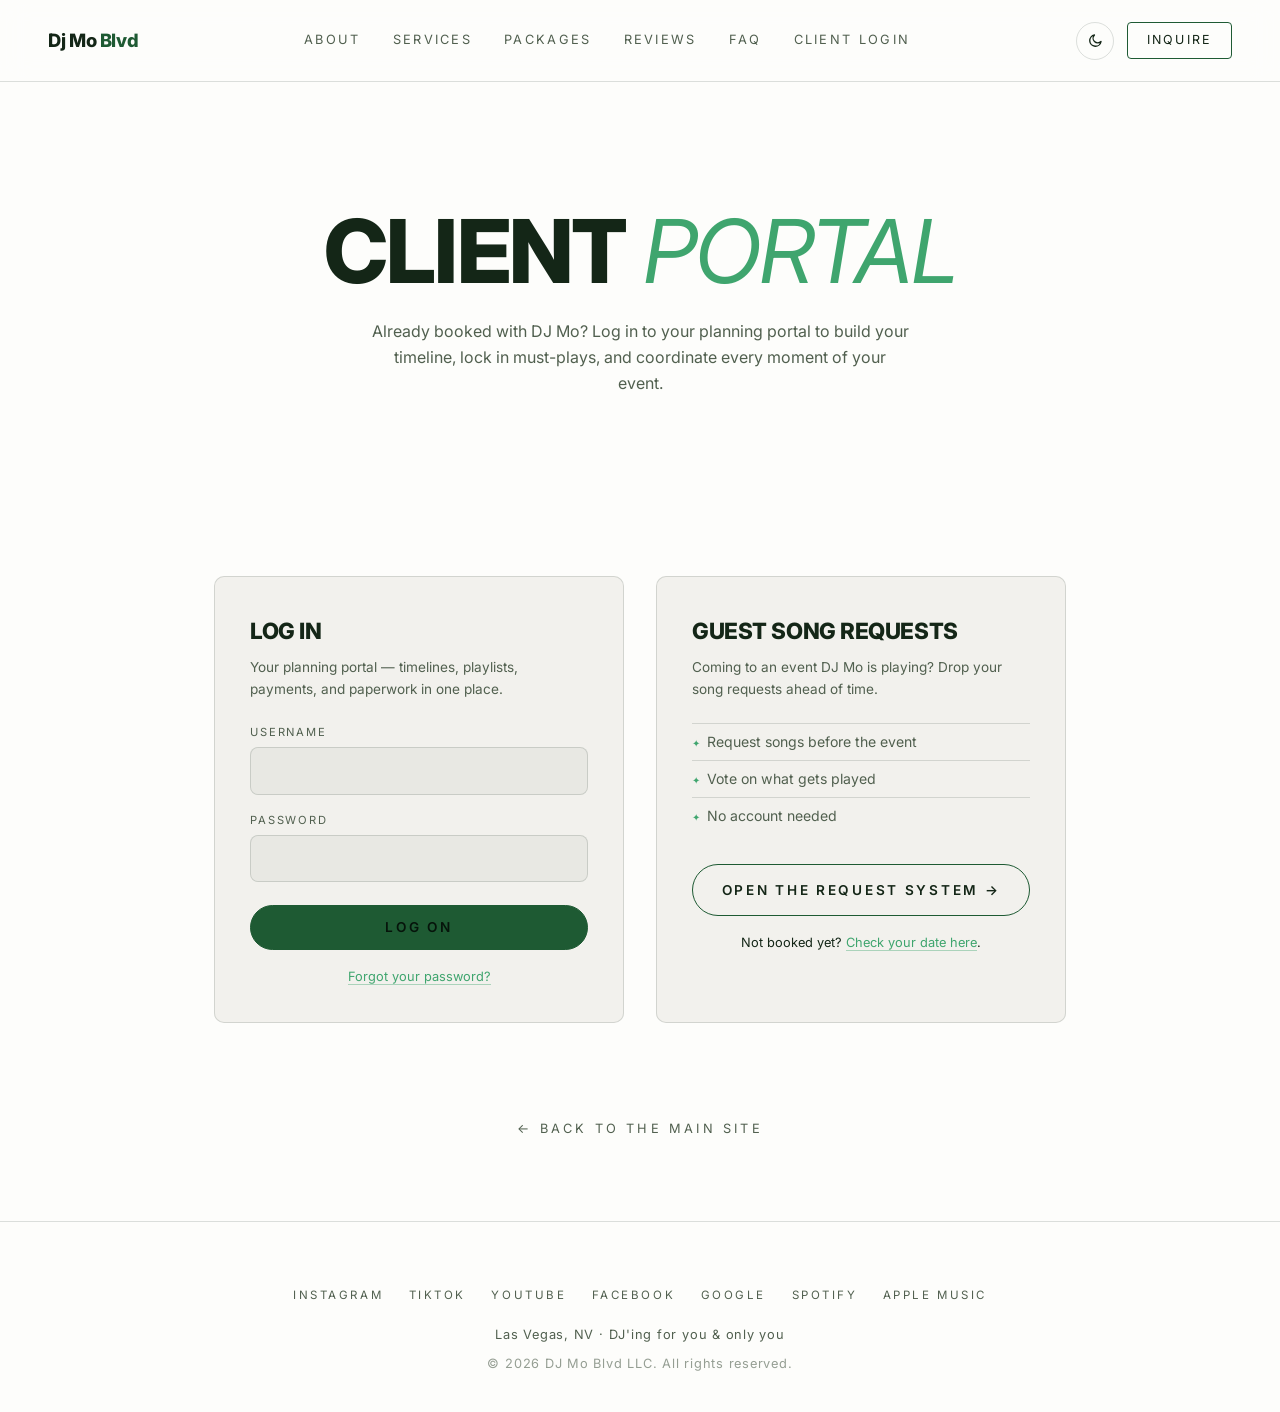
==== clients.html @ 2839a1f2 "Update site from editor" ====
<!DOCTYPE html>
<html lang="en">
<head>
<meta charset="UTF-8">
<meta name="viewport" content="width=device-width, initial-scale=1.0">
<title>Client Portal & Song Requests | DJ Mo Blvd Las Vegas</title>
<meta name="description" content="DJ Mo Blvd client portal — log in to plan your Las Vegas event timeline and playlist, or send song requests as a guest.">
<link rel="preconnect" href="https://fonts.googleapis.com">
<link rel="preconnect" href="https://fonts.gstatic.com" crossorigin>
<link href="https://fonts.googleapis.com/css2?family=Fraunces:ital,opsz,wght@0,9..144,400..900;1,9..144,300..700&family=Inter:wght@400;500;600&display=swap" rel="stylesheet">
<link rel="canonical" href="https://djmoblvd.com/clients.html">
<meta property="og:type" content="website">
<meta property="og:site_name" content="DJ Mo Blvd">
<meta property="og:title" content="Client Portal & Song Requests | DJ Mo Blvd Las Vegas">
<meta property="og:description" content="DJ Mo Blvd client portal — log in to plan your Las Vegas event timeline and playlist, or send song requests as a guest.">
<meta property="og:url" content="https://djmoblvd.com/clients.html">
<meta property="og:image" content="https://djmoblvd.com/assets/og-image.jpg">
<meta property="og:image:width" content="1200">
<meta property="og:image:height" content="630">
<meta name="twitter:card" content="summary_large_image">
<meta name="twitter:title" content="Client Portal & Song Requests | DJ Mo Blvd Las Vegas">
<meta name="twitter:description" content="DJ Mo Blvd client portal — log in to plan your Las Vegas event timeline and playlist, or send song requests as a guest.">
<meta name="twitter:image" content="https://djmoblvd.com/assets/og-image.jpg">
<meta name="geo.region" content="US-NV">
<meta name="geo.placename" content="Las Vegas">
<meta name="theme-color" content="#006747">
<link rel="stylesheet" href="css/style.css?v=1787156484">
<link rel="icon" type="image/png" href="assets/img/djmologo.png">
<style>
  .portal-hero{min-height:var(--hd-h-clients,100svh);display:flex;flex-direction:column;justify-content:center;align-items:center;padding:6rem var(--section-x) 2rem;text-align:center}
  .portal-hero>*{position:relative;top:calc(var(--hd-shift-clients,0px) * -1);max-width:var(--hd-w-clients,100%)}
  .portal-hero h1{font-family:var(--font-d);font-weight:400;text-transform:uppercase;font-size:clamp(2.6rem,8vw,5.5rem);line-height:1}
  .portal-hero h1 em{font-style:italic;font-weight:400;color:var(--accent-2)}
  .portal-hero p{max-width:54ch;margin:1.4rem auto 0;color:var(--ink-dim)}
  .portal-grid{display:grid;grid-template-columns:repeat(2,minmax(0,1fr));gap:clamp(1rem,2.5vw,2rem);max-width:980px;margin:0 auto;padding:calc(var(--section-y)*0.4) var(--section-x) var(--section-y)}
  @media (max-width:760px){.portal-grid{grid-template-columns:1fr}}
  .portal-card{background:var(--bg-2);border:1px solid var(--line);border-radius:10px;padding:clamp(1.5rem,3vw,2.2rem)}
  .portal-card h2{font-family:var(--font-d);font-weight:400;font-size:1.4rem;text-transform:uppercase;margin-bottom:.4rem}
  .portal-card .sub{font-size:.85rem;color:var(--ink-dim);margin-bottom:1.4rem}
  .portal-card label{display:block;font-size:.7rem;letter-spacing:.16em;text-transform:uppercase;color:var(--ink-dim);margin:1rem 0 .35rem}
  .portal-card input[type=text],.portal-card input[type=password]{
    width:100%;background:color-mix(in srgb, var(--ink) 4%, transparent);border:1px solid var(--line);border-radius:8px;
    color:var(--ink);padding:.8em 1em;font-family:var(--font-b);font-size:1rem;
  }
  .portal-card input:focus{outline:none;border-color:var(--accent)}
  .portal-btn{
    display:inline-block;width:100%;text-align:center;margin-top:1.4rem;cursor:pointer;
    font-family:var(--font-b);font-size:.85rem;letter-spacing:.2em;text-transform:uppercase;
    border:1px solid var(--accent);background:var(--accent);color:#06140b;font-weight:600;
    border-radius:99px;padding:1em 0;transition:box-shadow .3s,background .3s;
  }
  .portal-btn:hover{box-shadow:0 0 30px color-mix(in srgb, var(--accent) 45%, transparent)}
  .portal-btn.ghost{background:none;color:var(--ink)}
  .portal-fine{margin-top:1rem;text-align:center;font-size:.8rem}
  .portal-fine a{color:var(--accent-2);border-bottom:1px solid color-mix(in srgb, var(--accent-2) 40%, transparent)}
  .portal-list{list-style:none;margin:0 0 .5rem}
  .portal-list li{font-size:.88rem;color:var(--ink-dim);padding:.45em 0;border-top:1px solid var(--line)}
  .portal-list li::before{content:"✦";color:var(--accent-2);margin-right:.7em;font-size:.7em}
  .back-row{text-align:center;padding:0 0 5rem}
  .back-row a{font-size:.8rem;letter-spacing:.25em;text-transform:uppercase;color:var(--ink-dim)}
  .back-row a:hover{color:var(--accent-2)}
</style>
</head>
<body>

<nav class="nav solid" id="nav">
  <a href="index.html" class="nav-brand" data-cfg-html="brand">DJ&nbsp;MO&nbsp;<em>BLVD</em></a>
  <div class="nav-links">
    <a href="index.html#about">About</a>
    <a href="index.html#services">Services</a>
    <a href="packages.html">Packages</a>
    <a href="clients.html" style="color:var(--accent-2)">Client Login</a>
  </div>
  <div class="nav-right">
    <button class="mode-toggle" aria-label="Toggle day/night mode"></button>
    <a href="index.html#inquire" class="nav-cta" data-cfg="navInquire">Inquire</a>
    <button class="nav-burger" aria-label="Menu"><span></span><span></span><span></span></button>
  </div>
</nav>
<div class="mobile-menu" id="mobileMenu">
  <a href="index.html#about">About</a>
  <a href="index.html#services">Services</a>
  <a href="index.html#reel">Reel</a>
  <a href="packages.html">Packages</a>
  <a href="index.html#reviews">Reviews</a>
  <a href="faq.html">FAQ</a>
  <a href="clients.html">Client Login</a>
  <a href="index.html#inquire">Inquire</a>
</div>

<main>
  <header class="portal-hero">
    <h1 data-cfg-html="portalTitle">Client <em>portal</em></h1>
    <p data-cfg="portalBody">Already booked with DJ Mo? Log in to your planning portal to build your timeline, lock in must-plays, and coordinate every moment of your event.</p>
  </header>

  <div class="portal-grid">
    <!-- ── DJ Event Planner client login (static embed) ── -->
    <section class="portal-card">
      <h2 data-cfg="portalLoginTitle">Log in</h2>
      <p class="sub" data-cfg="portalLoginSub">Your planning portal — timelines, playlists, payments, and paperwork in one place.</p>
      <form method="post" action="https://blvddjs.djmoblvd.com/clientlogon.asp?djidnumber=25786">
        <label for="cl-user">Username</label>
        <input type="text" id="cl-user" name="username" autocomplete="username" autocapitalize="none">
        <label for="cl-pass">Password</label>
        <input type="password" id="cl-pass" name="password" autocomplete="current-password">
        <input type="submit" name="submit" value="Log On" class="portal-btn" data-cfg-val="portalLoginBtn">
      </form>
      <p class="portal-fine"><a href="https://blvddjs.djmoblvd.com/sendpassword.asp?typeoflogon=client" target="_blank" rel="noopener" data-cfg="portalForgot">Forgot your password?</a></p>
    </section>

    <!-- ── guest song requests ── -->
    <section class="portal-card">
      <h2 data-cfg="portalGuestTitle">Guest song requests</h2>
      <p class="sub" data-cfg="portalGuestSub">Coming to an event DJ Mo is playing? Drop your song requests ahead of time.</p>
      <ul class="portal-list">
        <li>Request songs before the event</li>
        <li>Vote on what gets played</li>
        <li>No account needed</li>
      </ul>
      <a class="portal-btn ghost" href="https://blvddjs.djmoblvd.com/requests.asp?djidnumber=25786" target="_blank" rel="noopener" data-cfg="portalGuestBtn">Open the request system →</a>
      <p class="portal-fine" data-cfg-html="portalNotBooked">Not booked yet? <a href="index.html#inquire">Check your date here</a>.</p>
    </section>
  </div>

  <div class="back-row"><a href="index.html" data-cfg="backToSite">← Back to the main site</a></div>
</main>

<footer class="footer">
    <div class="footer-socials"></div>
  <p data-cfg="footerLine">DJ Mo Blvd LLC · Las Vegas, NV</p>
  <p class="footer-fine" data-cfg="footerFine">© DJ Mo Blvd LLC. All rights reserved.</p>
</footer>

<script>window.__ASSET_V="1787156484"</script>
<script src="js/config.js?v=1787156484"></script>
<script>const yearEl = document.getElementById('year'); if (yearEl) yearEl.textContent = new Date().getFullYear();</script>
</body>
</html>
---- css/style.css ----
/* ════════════════════════════════════════════
   DJ MO BLVD — cinematic 3D scroll site
   ════════════════════════════════════════════ */
:root{
  --bg:#ffffff;
  --bg-2:#f4f5f2;
  --ink:#10241a;
  --ink-dim:#51635a;
  --accent:#006747;
  --accent-2:#0b7a4e;
  --line:rgba(16,36,26,.14);
  --on-accent:#ffffff;
  --section-y:clamp(5.1rem,11.5vh,8.5rem); /* vertical rhythm between sections (editable in admin) */
  --section-x:clamp(1.2rem,5vw,4.5rem);     /* horizontal page gutter */
  --font-d:'Fraunces',serif;
  --font-b:'Inter',sans-serif;
  --font-i:'Fraunces',serif;
}
*{margin:0;padding:0;box-sizing:border-box}
html{scroll-behavior:auto}
html.lenis,html.lenis body{height:auto}
.lenis.lenis-smooth{scroll-behavior:auto!important}
body{
  background:var(--bg);
  color:var(--ink);
  font-family:var(--font-b);
  font-weight:400;
  line-height:1.65;
  overflow-x:hidden;
  -webkit-font-smoothing:antialiased;
}
img{display:block;max-width:100%}
a{color:inherit;text-decoration:none}
::selection{background:var(--accent);color:#fff}

html.sans-display .hero-title,html.sans-display .section-title,html.sans-display .hero-end-text,
html.sans-display .cinema-caption p,html.sans-display .loader-logo,html.sans-display .nav-brand,
html.sans-display .footer-brand,html.sans-display .service-body h3,html.sans-display .pkg h3,
html.sans-display .pkg-price,html.sans-display .step h3,html.sans-display .venues-title,
html.sans-display .inquire-title,html.sans-display .djep-title,html.sans-display .cal-head h3,
html.sans-display .portal-card h2,html.sans-display .pkg-hero h1,html.sans-display .portal-hero h1,
html.sans-display .mobile-menu a,html.sans-display .stat strong,html.sans-display .menu-price{
  font-weight:800;font-variation-settings:normal;letter-spacing:-.02em;
}

/* display serif tuning */
.hero-title,.section-title,.hero-end-text,.cinema-caption p,.loader-logo,.nav-brand,.footer-brand,
.service-body h3,.pkg h3,.pkg-price,.step h3,.vibe-name,.venues-title,.inquire-title,.djep-title,
.cal-head h3,.portal-card h2,.pkg-hero h1,.portal-hero h1,.mobile-menu a,.stat strong,.menu-price{
  font-weight:600;font-variation-settings:"opsz" 144;
}

/* ── loader ── */
.loader{
  position:fixed;inset:0;z-index:300;background:var(--bg);
  display:flex;align-items:center;justify-content:center;
  transition:opacity .8s ease,visibility .8s;
}
.loader.done{opacity:0;visibility:hidden}
.loader-inner{text-align:center}
.loader-logo{
  font-family:var(--font-d);font-size:clamp(2.4rem,6vw,4rem);letter-spacing:.04em;
  margin-bottom:1.6rem;
}
.loader-logo span{color:var(--accent);margin-left:.35em}
.loader-bar{width:min(320px,60vw);height:1px;background:var(--line);margin:0 auto}
.loader-fill{height:100%;width:0%;background:linear-gradient(90deg,var(--accent),var(--accent-2))}
.loader-pct{margin-top:.8rem;font-size:.78rem;letter-spacing:.3em;color:var(--ink-dim)}

/* ── nav ── */
.nav{
  position:fixed;top:0;left:0;right:0;z-index:100;
  display:flex;align-items:center;justify-content:space-between;
  padding:calc(1.35rem + var(--nav-down,0px)) clamp(1.2rem,4vw,3rem) 1.35rem;
  transition:background .4s,backdrop-filter .4s,transform .45s ease;
}
.nav.solid{background:color-mix(in srgb, var(--bg) 78%, transparent);backdrop-filter:blur(14px);border-bottom:1px solid var(--line)}
.nav.hide{transform:translateY(-110%)}
.nav-brand{font-family:var(--font-d);font-size:1.15rem;letter-spacing:.06em}
.nav-brand em,.footer-brand em{font-style:normal;color:var(--accent)}
.nav-links{display:flex;gap:2rem}
.nav-links a{
  position:relative;font-size:.8rem;letter-spacing:.18em;text-transform:uppercase;color:var(--ink-dim);
  transition:color .3s;padding-bottom:.2em;
}
.nav-links a::after{
  content:"";position:absolute;left:0;bottom:0;height:1px;width:100%;
  background:var(--accent-2);transform:scaleX(0);transform-origin:right;
  transition:transform .35s cubic-bezier(.2,.7,.2,1);
}
.nav-links a:hover{color:var(--accent-2)}
.nav-links a:hover::after{transform:scaleX(1);transform-origin:left}
.nav-cta{
  font-size:.78rem;letter-spacing:.18em;text-transform:uppercase;
  border:1px solid var(--accent);color:var(--ink);
  padding:.6em 1.5em;border-radius:4px;
  transition:background .3s,color .3s,box-shadow .3s;
}
.nav-cta:hover{background:var(--accent);box-shadow:none}

/* ── cinema (scroll-scrub) sections ── */
.cinema{position:relative}
.cinema-hero{height:var(--hd-h-index,240vh)}
.cinema-mid{height:300vh}
.cinema-sticky{
  position:sticky;top:0;height:100vh;overflow:hidden;
  perspective:1000px;background:#0a0f0c; /* footage backing — stays dark in every theme */
}
.cinema-canvas{position:absolute;inset:0;width:100%;height:100%}
.cinema-vignette{
  position:absolute;inset:0;pointer-events:none;
  background:
    radial-gradient(ellipse at center,transparent 45%,rgba(4,5,9,.55) 100%),
    linear-gradient(180deg,rgba(4,5,9,.5) 0%,transparent 18%,transparent 78%,rgba(4,5,9,.7) 100%);
}

/* hero content */
.hero-content{
  position:absolute;inset:0;display:flex;flex-direction:column;
  align-items:flex-start;justify-content:flex-end;text-align:left;
  max-width:var(--hd-w-index,100%);
  padding:0 clamp(1.2rem,5vw,4.5rem) calc(clamp(5rem,13vh,9rem) + var(--hd-shift-index,0px));
  transform-style:preserve-3d;will-change:transform,opacity;
}
.hero-eyebrow{
  font-size:clamp(.62rem,1.1vw,.8rem);letter-spacing:.42em;text-transform:uppercase;
  color:var(--accent-2);margin-bottom:1.4rem;text-shadow:0 2px 18px rgba(0,0,0,.8);
}
.hero-title{
  font-family:var(--font-d);
  font-size:clamp(3.4rem,13vw,11.5rem);
  line-height:.95;letter-spacing:-.01em;
  text-shadow:0 8px 60px rgba(0,0,0,.55);
}
.hero-line{display:block;overflow:hidden}
.hero-line span{display:inline-block;transform:translateY(110%)}
.hero-line-2 span{
  font-style:italic;font-weight:400;color:var(--accent-2);
  letter-spacing:.02em;
}
.hero-tag{
  margin-top:1.4rem;max-width:34ch;font-family:var(--font-i);font-style:italic;
  font-size:clamp(1rem,2.2vw,1.5rem);color:var(--ink);
  opacity:0;text-shadow:0 2px 24px rgba(0,0,0,.9);
}
.hero-end{
  position:absolute;inset:0;display:flex;align-items:center;justify-content:center;
  opacity:0;pointer-events:none;
}
.hero-end-text{
  font-family:var(--font-d);font-size:clamp(2rem,6vw,5rem);text-align:center;
  text-shadow:0 6px 50px rgba(0,0,0,.7);line-height:1.05;
}
.hero-end-text em{
  font-style:italic;font-weight:400;display:block;color:var(--accent-2);
}
.scroll-cue{
  position:absolute;bottom:2.6rem;right:clamp(1.2rem,5vw,4.5rem);
  display:flex;flex-direction:column;align-items:center;gap:.7rem;
  font-size:.68rem;letter-spacing:.4em;text-transform:uppercase;color:var(--ink-dim);
}
.scroll-cue-line{width:1px;height:54px;background:linear-gradient(180deg,var(--accent-2),transparent);animation:cue 1.8s ease-in-out infinite}
@keyframes cue{0%{transform:scaleY(0);transform-origin:top}45%{transform:scaleY(1);transform-origin:top}55%{transform:scaleY(1);transform-origin:bottom}100%{transform:scaleY(0);transform-origin:bottom}}

/* cinema captions */
.cinema-caption{
  position:absolute;inset:0;display:flex;align-items:center;justify-content:center;
  opacity:0;will-change:transform,opacity;
}
.cinema-caption p{
  font-family:var(--font-d);font-size:clamp(2.4rem,8vw,7rem);
  text-shadow:0 8px 60px rgba(0,0,0,.75);text-align:center;padding:0 1rem;
}
.cinema-quote{
  position:absolute;inset:0;display:flex;align-items:center;justify-content:center;
  padding:0 clamp(1.5rem,8vw,10rem);text-align:center;
}
.cinema-quote p{
  font-family:var(--font-i);font-style:italic;
  font-size:clamp(1.5rem,4.2vw,3.4rem);line-height:1.35;
  text-shadow:0 4px 40px rgba(0,0,0,.85);
}
.qw{opacity:.12;display:inline-block;transition:none}

/* ── marquee ── */
.marquee{
  overflow:hidden;border-top:1px solid var(--line);border-bottom:1px solid var(--line);
  padding:1.1rem 0;background:var(--bg-2);
}
.marquee-track{display:flex;white-space:nowrap;width:max-content;animation:marquee 36s linear infinite}
.marquee-track span{
  font-family:var(--font-d);font-size:clamp(1.1rem,2.4vw,1.8rem);
  letter-spacing:.12em;text-transform:uppercase;color:var(--ink-dim);
}
@keyframes marquee{to{transform:translateX(-50%)}}

/* ── sections common ── */
section{position:relative}
.about,.services,.gallery,.packages,.reviews{padding:var(--section-y) var(--section-x)}
.section-head{
  display:block;border-top:1px solid var(--line);
  padding-top:1.1rem;margin-bottom:calc(var(--section-y)*0.5);
}
.section-no{
  display:block;font-size:.72rem;letter-spacing:.3em;color:var(--accent);
  margin-bottom:1.2rem;font-family:var(--font-b);
}
.section-no::before{content:"( "}
.section-no::after{content:" )"}
.section-title{
  font-family:var(--font-d);
  font-size:clamp(2.2rem,6vw,4.8rem);line-height:1.04;text-transform:uppercase;letter-spacing:-.01em;
}
.st-line{display:inline-block}
.st-em{
  font-style:italic;font-weight:400;text-transform:lowercase;
  color:var(--accent-2);letter-spacing:.01em;
}

/* ── about ── */
.about{background:var(--bg)}
.about-grid{
  display:grid;grid-template-columns:minmax(280px,460px) 1fr;
  gap:clamp(2rem,6vw,5rem);align-items:start;
}
.about-media{position:relative;transform-style:preserve-3d}
.about-img-wrap{overflow:hidden;border-radius:6px;aspect-ratio:4/5}
.about-img-wrap img{width:100%;height:115%;object-fit:cover;will-change:transform}
.about-img-badge{
  position:absolute;bottom:-1rem;right:-1rem;background:var(--accent);color:#fff;
  font-size:.7rem;letter-spacing:.22em;text-transform:uppercase;
  padding:.8em 1.4em;border-radius:3px;transform:translateZ(40px);
  box-shadow:0 14px 40px color-mix(in srgb, var(--accent) 35%, transparent);
}
.about-copy p{margin-bottom:1.3rem;color:var(--ink-dim);max-width:58ch}
.about-lede{
  font-size:clamp(1.25rem,2.4vw,1.7rem);color:var(--ink)!important;
  font-weight:400;line-height:1.4;
}
.about-stats{display:flex;gap:clamp(1.5rem,4vw,3.5rem);margin-top:2.4rem;flex-wrap:wrap}
.stat strong{
  display:block;font-family:var(--font-d);font-weight:400;
  font-size:2rem;color:var(--accent-2);
}
.stat span{font-size:.78rem;letter-spacing:.06em;color:var(--ink-dim);max-width:15ch;display:block}
.about-quote{margin-top:clamp(4rem,9vh,6.5rem);text-align:center}
.about-quote blockquote{
  font-family:var(--font-i);font-style:italic;
  font-size:clamp(1.4rem,3.4vw,2.6rem);line-height:1.4;
  max-width:24ch;margin:0 auto;
}
.about-quote em{color:var(--accent-2)}
.about-quote figcaption{margin-top:1.4rem;font-size:.8rem;letter-spacing:.3em;text-transform:uppercase;color:var(--ink-dim)}

/* ── services ── */
.services{background:var(--bg-2)}
.services-grid{display:grid;grid-template-columns:repeat(3,1fr);gap:clamp(1.2rem,2.5vw,2rem)}
.service-card{
  background:var(--bg);border:1px solid var(--line);border-radius:4px;overflow:hidden;
  transform-style:preserve-3d;will-change:transform;
  transition:border-color .4s,box-shadow .4s;
}
.service-card:hover{border-color:color-mix(in srgb, var(--accent) 50%, transparent);box-shadow:0 24px 60px rgba(0,0,0,.4)}
.service-img{aspect-ratio:4/3;overflow:hidden}
.service-img img{width:100%;height:100%;object-fit:cover;transition:transform .8s cubic-bezier(.2,.7,.2,1)}
.service-card:hover .service-img img{transform:scale(1.07)}
.service-body{padding:1.8rem 1.6rem 2rem;transform:translateZ(30px)}
.service-no{font-size:.7rem;letter-spacing:.3em;color:var(--accent)}
.service-body h3{
  font-family:var(--font-d);font-weight:400;font-size:1.9rem;
  text-transform:uppercase;margin:.5rem 0 .8rem;
}
.service-body p{color:var(--ink-dim);font-size:.92rem;margin-bottom:1.2rem}
.service-body ul{list-style:none}
.service-body li{
  font-size:.82rem;color:var(--ink-dim);padding:.45em 0;border-top:1px solid var(--line);
}
.service-body li::before{content:"✦";color:var(--accent-2);margin-right:.7em;font-size:.7em}

/* ── gallery ── */
.gallery{background:var(--bg);overflow:hidden}
.gallery-grid{display:grid;grid-template-columns:repeat(3,1fr);gap:clamp(.8rem,2vw,1.6rem);align-items:start}
.g-col{display:flex;flex-direction:column;gap:clamp(.8rem,2vw,1.6rem);will-change:transform}
.g-col:nth-child(2){margin-top:clamp(2rem,6vh,5rem)}
.g-item{overflow:hidden;border-radius:6px;opacity:0;transform:translateY(60px) rotateX(8deg);perspective:600px}
.g-item img{width:100%;height:auto;object-fit:cover;transition:transform .7s cubic-bezier(.2,.7,.2,1)}
.g-item:hover img{transform:scale(1.05)}
.gallery-cta{margin-top:3rem;text-align:center;font-size:.85rem;letter-spacing:.12em;color:var(--ink-dim)}
.gallery-cta a{color:var(--accent-2);border-bottom:1px solid currentColor}

/* ── packages ── */
.packages{background:var(--bg-2)}
.packages-grid{display:grid;grid-template-columns:repeat(4,1fr);gap:clamp(1rem,2vw,1.6rem)}
.pkg{
  position:relative;background:var(--bg);border:1px solid var(--line);border-radius:4px;
  padding:2rem 1.6rem;display:flex;flex-direction:column;
  transform-style:preserve-3d;transition:border-color .4s,box-shadow .4s;
}
.pkg:hover{border-color:color-mix(in srgb, var(--accent-2) 40%, transparent);box-shadow:0 24px 70px rgba(0,0,0,.45)}
.pkg-featured{border-color:var(--accent);background:linear-gradient(170deg,color-mix(in srgb, var(--accent) 12%, transparent),rgba(6,7,11,.4) 55%)}
.pkg-flag{
  position:absolute;top:-0.75em;left:1.4rem;background:var(--accent);color:#fff;
  font-size:.62rem;letter-spacing:.28em;text-transform:uppercase;
  padding:.5em 1.2em;border-radius:99px;
}
.pkg h3{font-family:var(--font-d);font-weight:400;font-size:1.6rem;text-transform:uppercase}
.pkg-price{margin:.6rem 0 1.4rem;font-family:var(--font-d);font-size:2rem;color:var(--accent-2)}
.pkg-price span{font-family:var(--font-b);font-size:.75rem;letter-spacing:.2em;text-transform:uppercase;color:var(--ink-dim);display:block}
.pkg ul{list-style:none;flex:1}
.pkg li{font-size:.82rem;color:var(--ink-dim);padding:.5em 0;border-top:1px solid var(--line)}
.pkg-btn{
  margin-top:1.6rem;text-align:center;font-size:.78rem;letter-spacing:.22em;text-transform:uppercase;
  border:1px solid var(--accent);border-radius:4px;padding:.85em 0;
  transition:background .3s,box-shadow .3s;
}
.pkg-btn:hover{background:var(--accent);box-shadow:none}

/* ── venues ── */
.venues{
  padding:var(--section-y) 0;text-align:center;
  background:linear-gradient(180deg,var(--bg) 0%,var(--bg-2) 100%);
  border-top:1px solid var(--line);border-bottom:1px solid var(--line);
  overflow:hidden;
}
.venues-kicker{font-size:.72rem;letter-spacing:.42em;text-transform:uppercase;color:var(--accent-2);margin-bottom:.8rem}
.venues-title{
  font-family:var(--font-d);font-weight:400;text-transform:uppercase;
  font-size:clamp(1.6rem,4vw,2.8rem);margin-bottom:clamp(2rem,5vh,3.2rem);
}
.venue-rows{display:flex;flex-direction:column;gap:1.6rem}
.venue-row{overflow:hidden;
  mask-image:linear-gradient(90deg,transparent,#000 12%,#000 88%,transparent);
  -webkit-mask-image:linear-gradient(90deg,transparent,#000 12%,#000 88%,transparent);
}
.venue-track{display:flex;gap:clamp(2.4rem,6vw,5rem);width:max-content;align-items:center}
.venue-row-a .venue-track{animation:marquee 42s linear infinite}
.venue-row-b .venue-track{animation:marquee 42s linear infinite reverse}
.venue-track span{
  font-family:var(--font-i);font-style:italic;white-space:nowrap;
  font-size:clamp(1.3rem,3vw,2.1rem);color:var(--ink-dim);
  transition:color .3s;
}
.venue-track span:hover{color:var(--accent-2)}
.venues-note{margin-top:clamp(2rem,5vh,3rem);font-size:.85rem;color:var(--ink-dim);letter-spacing:.04em;padding:0 1.5rem;max-width:60ch;margin-left:auto;margin-right:auto}

/* ── reel ── */
.reel{padding:var(--section-y) var(--section-x);background:var(--bg)}
.reel-frame{
  position:relative;border-radius:4px;overflow:hidden;border:1px solid var(--line);
  aspect-ratio:16/9;max-width:1080px;margin:0 auto;
  box-shadow:0 40px 120px rgba(0,0,0,.6);
  transform-style:preserve-3d;
}
.reel-frame video{width:100%;height:100%;object-fit:cover;display:block}
.reel-play{
  position:absolute;inset:0;display:flex;flex-direction:column;align-items:center;justify-content:center;gap:1.1rem;
  background:linear-gradient(180deg,rgba(4,5,9,.25),rgba(4,5,9,.55));
  border:0;cursor:pointer;color:var(--ink);font-family:var(--font-b);
  transition:opacity .5s,visibility .5s;
}
.reel-play.hidden{opacity:0;visibility:hidden}
.reel-play-ring{
  position:absolute;width:108px;height:108px;border-radius:50%;
  border:1px solid color-mix(in srgb, var(--accent-2) 60%, transparent);
  animation:ringpulse 2.2s ease-out infinite;
}
@keyframes ringpulse{0%{transform:scale(.85);opacity:1}100%{transform:scale(1.5);opacity:0}}
.reel-play-icon{
  width:92px;height:92px;border-radius:50%;display:flex;align-items:center;justify-content:center;
  background:color-mix(in srgb, var(--accent) 18%, transparent);border:1px solid var(--accent);backdrop-filter:blur(8px);
  font-size:1.6rem;padding-left:6px;color:var(--accent-2);
  transition:background .3s,transform .3s;
}
.reel-play:hover .reel-play-icon{background:var(--accent);color:#fff;transform:scale(1.06)}
.reel-play-label{font-size:.75rem;letter-spacing:.3em;text-transform:uppercase;color:var(--ink);text-shadow:0 2px 12px rgba(0,0,0,.8)}
.reel-more{margin-top:1.8rem;text-align:center;font-size:.85rem;color:var(--ink-dim)}
.reel-more a{color:var(--accent-2)}

/* ── process: hairline timeline, no boxes ── */
.process{padding:var(--section-y) var(--section-x);background:var(--bg-2)}
.process-grid{
  list-style:none;display:grid;grid-template-columns:repeat(4,1fr);
  gap:0;position:relative;max-width:1240px;margin:0 auto;
}
.process-grid::before{
  content:"";position:absolute;top:9px;left:calc(12.5% );right:calc(12.5%);
  height:1px;background:linear-gradient(90deg,transparent,var(--line) 12%,var(--line) 88%,transparent);
}
.step{position:relative;padding:0 clamp(.8rem,2vw,1.8rem);text-align:center;background:none;border:0}
.step::before{
  content:"";position:absolute;top:4px;left:50%;transform:translateX(-50%);
  width:11px;height:11px;border-radius:50%;
  border:1px solid var(--accent);background:var(--bg-2);
  box-shadow:0 0 0 5px var(--bg-2),0 0 18px color-mix(in srgb, var(--accent) 55%, transparent);
}
.step-no{
  display:block;margin:2.2rem 0 .2rem;
  font-family:var(--font-i);font-style:italic;font-size:1rem;color:var(--accent-2);
  background:none;-webkit-text-fill-color:currentColor;
}
.step h3{
  font-family:var(--font-d);font-weight:400;font-size:clamp(1.05rem,1.6vw,1.3rem);
  text-transform:uppercase;letter-spacing:.04em;margin-bottom:.5rem;
}
.step p{font-size:.85rem;color:var(--ink-dim);max-width:26ch;margin:0 auto}
@media (max-width:900px){
  .process-grid{grid-template-columns:1fr;gap:0;max-width:480px}
  .process-grid::before{top:0;bottom:0;left:5px;right:auto;width:1px;height:auto;
    background:linear-gradient(180deg,transparent,var(--line) 8%,var(--line) 92%,transparent)}
  .step{text-align:left;padding:0 0 2.6rem 2.2rem}
  .step:last-child{padding-bottom:0}
  .step::before{left:0;top:6px;transform:none;box-shadow:0 0 0 5px var(--bg-2),0 0 18px color-mix(in srgb, var(--accent) 55%, transparent)}
  .step-no{margin:0 0 .2rem}
  .step p{margin:0;max-width:42ch}
}

/* ── faq ── */
.faq{padding:var(--section-y) var(--section-x);background:var(--bg-2)}
.faq-list{max-width:820px;margin:0 auto}
.faq-item{border-bottom:1px solid var(--line)}
.faq-item summary{
  list-style:none;cursor:pointer;display:flex;justify-content:space-between;align-items:center;gap:1.5rem;
  padding:1.5rem .2rem;font-size:clamp(1rem,2vw,1.25rem);font-weight:400;color:var(--ink);
  transition:color .3s;
}
.faq-item summary::-webkit-details-marker{display:none}
.faq-item summary:hover{color:var(--accent-2)}
.faq-x{
  font-family:var(--font-b);font-weight:300;font-size:1.5rem;color:var(--accent);
  transition:transform .35s ease;flex-shrink:0;
}
.faq-item[open] .faq-x{transform:rotate(45deg)}
.faq-item p{padding:0 .2rem 1.6rem;color:var(--ink-dim);max-width:62ch}

/* ── reviews ── */
.reviews-trust{margin:-1.5rem 0 2.4rem;font-size:.85rem;letter-spacing:.14em;text-transform:uppercase;color:var(--accent-2)}
.reviews-trust a{color:var(--ink-dim);border-bottom:1px solid var(--line);transition:color .3s}
.reviews-trust a:hover{color:var(--accent-2)}
.review-stars{color:var(--accent-2);letter-spacing:.2em;font-size:.8rem;margin-bottom:.9rem}

/* ── vibes ── */
.vibes{padding:var(--section-y) var(--section-x);background:var(--bg-2)}
.vibes-sub{margin:-1.6rem 0 2.4rem;color:var(--ink-dim);font-size:.92rem}
.vibes-grid{display:grid;grid-template-columns:repeat(3,1fr);gap:clamp(1rem,2vw,1.6rem)}
.vibe{
  position:relative;display:flex;flex-direction:column;align-items:flex-start;gap:.5rem;
  background:var(--bg);border:1px solid var(--line);border-radius:4px;
  padding:1.8rem 1.6rem;cursor:pointer;color:var(--ink);font-family:var(--font-b);text-align:left;
  transition:border-color .35s,box-shadow .35s,transform .35s;
}
.vibe:hover{border-color:color-mix(in srgb, var(--accent) 50%, transparent);transform:translateY(-3px)}
.vibe.playing{border-color:var(--accent-2);box-shadow:0 0 40px color-mix(in srgb, var(--accent-2) 18%, transparent)}
.vibe-eq{display:flex;align-items:flex-end;gap:3px;height:26px;margin-bottom:.4rem}
.vibe-eq i{width:4px;height:30%;background:var(--accent);border-radius:4px;transition:height .3s}
.vibe.playing .vibe-eq i{background:var(--accent-2);animation:eq .7s ease-in-out infinite alternate}
.vibe.playing .vibe-eq i:nth-child(1){animation-delay:0s}
.vibe.playing .vibe-eq i:nth-child(2){animation-delay:.12s}
.vibe.playing .vibe-eq i:nth-child(3){animation-delay:.24s}
.vibe.playing .vibe-eq i:nth-child(4){animation-delay:.06s}
.vibe.playing .vibe-eq i:nth-child(5){animation-delay:.18s}
@keyframes eq{from{height:18%}to{height:100%}}
.vibe-name{font-family:var(--font-d);font-size:1.35rem;text-transform:uppercase;letter-spacing:.03em}
.vibe-desc{font-size:.82rem;color:var(--ink-dim)}
.vibe-time{
  position:absolute;top:1.4rem;right:1.4rem;font-size:.72rem;letter-spacing:.18em;color:var(--ink-dim);
}
.vibe-progress{
  position:absolute;left:0;bottom:0;height:2px;width:0%;
  background:linear-gradient(90deg,var(--accent),var(--accent-2));border-radius:0 2px 2px 0;
}

.reels-grid{
  display:grid;grid-template-columns:repeat(3,minmax(0,1fr));
  gap:clamp(1rem,2vw,1.6rem);justify-items:center;align-items:start;
}
.reels-grid .instagram-media{border-radius:4px;overflow:hidden}
@media (max-width:900px){.reels-grid{grid-template-columns:1fr}}

/* ── availability ── */
.avail{padding:var(--section-y) var(--section-x);background:var(--bg)}
.avail-wrap{display:grid;grid-template-columns:minmax(300px,460px) 1fr;gap:clamp(2rem,6vw,5rem);align-items:center}
.avail-cal{background:var(--bg-2);border:1px solid var(--line);border-radius:4px;padding:1.6rem}
.cal-head{display:flex;align-items:center;justify-content:space-between;margin-bottom:1.2rem}
.cal-head h3{font-family:var(--font-d);font-weight:400;font-size:1.15rem;text-transform:uppercase;letter-spacing:.06em}
.cal-nav{
  background:none;border:1px solid var(--line);border-radius:50%;width:36px;height:36px;
  color:var(--ink);cursor:pointer;font-size:.9rem;transition:border-color .3s,background .3s;
}
.cal-nav:hover{border-color:var(--accent);background:color-mix(in srgb, var(--accent) 12%, transparent)}
.cal-nav:disabled{opacity:.3;cursor:default}
.cal-grid{display:grid;grid-template-columns:repeat(7,1fr);gap:4px}
.cal-dow span{text-align:center;font-size:.66rem;letter-spacing:.15em;color:var(--ink-dim);padding:.4em 0}
.cal-day{
  aspect-ratio:1;display:flex;align-items:center;justify-content:center;
  font-size:.8rem;border-radius:6px;border:1px solid transparent;color:var(--ink);
  background:color-mix(in srgb, var(--ink) 5%, transparent);cursor:pointer;transition:border-color .25s,background .25s;
}
.cal-day:hover{border-color:var(--accent-2)}
.cal-day.empty{background:none;cursor:default}
.cal-day.empty:hover{border-color:transparent}
.cal-day.past{opacity:.25;cursor:default;background:none}
.cal-day.past:hover{border-color:transparent}
.cal-day.booked{
  background:color-mix(in srgb, var(--accent) 16%, transparent);color:var(--ink-dim);cursor:default;
  text-decoration:line-through;text-decoration-color:color-mix(in srgb, var(--accent-2) 60%, transparent);
}
.cal-day.booked:hover{border-color:transparent}
.cal-day.selected{border-color:var(--accent-2);background:color-mix(in srgb, var(--accent-2) 15%, transparent)}
.cal-legend{display:flex;gap:1.4rem;margin-top:1.1rem;font-size:.72rem;color:var(--ink-dim);letter-spacing:.08em}
.cal-legend .dot{display:inline-block;width:9px;height:9px;border-radius:50%;margin-right:.45em}
.dot-open{background:color-mix(in srgb, var(--ink) 35%, transparent)}
.dot-booked{background:var(--accent)}
.avail-lede{font-size:clamp(1.25rem,2.4vw,1.7rem);margin-bottom:1rem}
.avail-copy p{color:var(--ink-dim);max-width:48ch;margin-bottom:1.2rem}
.avail-copy .avail-lede{color:var(--ink)}
.avail-note{font-size:.72rem;letter-spacing:.2em;text-transform:uppercase;margin-top:1.6rem;opacity:.65}

/* ── instagram ── */
.insta{padding:var(--section-y) var(--section-x);background:var(--bg)}
.insta-grid{display:grid;grid-template-columns:repeat(3,1fr);gap:clamp(.6rem,1.5vw,1.2rem)}
.insta-item{position:relative;display:block;overflow:hidden;border-radius:6px;aspect-ratio:1}
.insta-item img{width:100%;height:100%;object-fit:cover;transition:transform .7s cubic-bezier(.2,.7,.2,1)}
.insta-item:hover img{transform:scale(1.06)}
.insta-ov{
  position:absolute;inset:0;display:flex;align-items:center;justify-content:center;
  background:linear-gradient(180deg,color-mix(in srgb, var(--accent) 25%, transparent),rgba(4,5,9,.65));
  color:#fff;font-size:.8rem;letter-spacing:.2em;text-transform:uppercase;
  opacity:0;transition:opacity .4s;
}
.insta-item:hover .insta-ov{opacity:1}
.insta-cta{margin-top:2.4rem;text-align:center}


/* ── nav right / mode toggle ── */
.nav-right{display:flex;align-items:center;gap:.8rem}
.mode-toggle{
  width:38px;height:38px;border-radius:50%;border:1px solid var(--line);
  background:none;color:var(--ink);cursor:pointer;
  display:flex;align-items:center;justify-content:center;
  transition:border-color .3s,color .3s,transform .4s;
}
.mode-toggle:hover{border-color:var(--accent);color:var(--accent-2);transform:rotate(40deg)}

/* ── reel cards (drop the needle) ── */
.reel-card{
  position:relative;margin:0;border-radius:4px;overflow:hidden;cursor:pointer;
  aspect-ratio:9/16;max-width:340px;width:100%;justify-self:center;
  border:1px solid var(--line);background:#000;
  transition:border-color .35s,box-shadow .35s,transform .35s;
}
.reel-card:hover{transform:translateY(-4px);border-color:color-mix(in srgb, var(--accent) 55%, transparent);box-shadow:0 24px 70px rgba(0,0,0,.5)}
.reel-card.sound-on{border-color:var(--accent);box-shadow:0 18px 50px rgba(0,0,0,.45)}
.reel-card video{width:100%;height:100%;object-fit:cover;display:block}
.reel-card-ui{
  position:absolute;left:0;right:0;bottom:0;padding:2.2rem 1rem .9rem;
  display:flex;justify-content:space-between;align-items:flex-end;gap:.6rem;
  background:linear-gradient(180deg,transparent,rgba(0,0,0,.72));
  pointer-events:none;
}
.reel-card-label{font-size:.72rem;letter-spacing:.12em;text-transform:uppercase;color:#fff;text-shadow:0 1px 8px rgba(0,0,0,.8)}
.reel-card-sound{font-size:.66rem;letter-spacing:.14em;text-transform:uppercase;color:rgba(255,255,255,.75);white-space:nowrap}
.reel-card.sound-on .reel-card-sound{color:var(--accent-2)}
.reel-card.sound-on .reel-card-sound::after{content:" · on"}
.reel-card-ig{
  position:absolute;top:.7rem;right:.7rem;width:32px;height:32px;border-radius:50%;
  display:flex;align-items:center;justify-content:center;
  background:rgba(0,0,0,.45);color:#fff;font-size:.95rem;backdrop-filter:blur(6px);
  transition:background .3s;
}
.reel-card-ig:hover{background:var(--accent)}


/* ── mobile burger + menu ── */
.nav-burger{
  display:none;width:38px;height:38px;border-radius:50%;border:1px solid var(--line);
  background:none;cursor:pointer;flex-direction:column;align-items:center;justify-content:center;gap:4px;
}
.nav-burger span{display:block;width:16px;height:1.5px;background:var(--ink);transition:transform .3s,opacity .3s}
.nav-burger.open span:nth-child(1){transform:translateY(5.5px) rotate(45deg)}
.nav-burger.open span:nth-child(2){opacity:0}
.nav-burger.open span:nth-child(3){transform:translateY(-5.5px) rotate(-45deg)}
.mobile-menu{
  position:fixed;inset:0;z-index:99;background:color-mix(in srgb, var(--bg) 96%, transparent);
  backdrop-filter:blur(16px);display:flex;flex-direction:column;align-items:center;justify-content:center;gap:.4rem;
  opacity:0;visibility:hidden;transition:opacity .35s,visibility .35s;
}
.mobile-menu.open{opacity:1;visibility:visible}
.mobile-menu a{
  font-family:var(--font-d);font-size:clamp(1.6rem,7vw,2.4rem);text-transform:uppercase;
  color:var(--ink);padding:.25em .6em;letter-spacing:.04em;transition:color .25s;
}
.mobile-menu a:hover{color:var(--accent-2)}
@media (max-width:900px){
  .nav-burger{display:flex}
}

/* ── DJ Event Planner embedded form ── */
.djep{
  max-width:760px;margin:3.5rem auto 0;text-align:left;
  background:var(--bg);border:1px solid var(--line);border-radius:4px;
  padding:clamp(1.4rem,4vw,2.5rem);
}
.djep-title{font-family:var(--font-d);font-weight:400;font-size:1.5rem;text-transform:uppercase;margin-bottom:.3rem}
.djep-sub{font-size:.85rem;color:var(--ink-dim);margin-bottom:1.5rem}
.djep form{margin:0}
.djep table{width:100%;border-collapse:collapse}
.djep td{padding:.3em 0;font-size:.9rem}
.djep p,.djep div,.djep span,.djep label,.djep td,.djep b,.djep strong{color:var(--ink);font-family:var(--font-b)}
.djep input[type=text],.djep input[type=tel],.djep input[type=email],.djep textarea,.djep select{
  width:100%;background:color-mix(in srgb, var(--ink) 4%, transparent);
  border:1px solid var(--line);border-radius:4px;color:var(--ink);
  padding:.75em .9em;font-family:var(--font-b);font-size:16px; /* 16px stops iOS zoom */
  margin:.25em 0 .9em;appearance:none;-webkit-appearance:none;
}
.djep select{
  background-image:linear-gradient(45deg,transparent 50%,var(--ink-dim) 50%),linear-gradient(135deg,var(--ink-dim) 50%,transparent 50%);
  background-position:calc(100% - 18px) 50%,calc(100% - 13px) 50%;background-size:5px 5px;background-repeat:no-repeat;
}
.djep select.monthselect,.djep select.dayselect,.djep select.yearselect{
  width:auto;min-width:96px;display:inline-block;margin-right:.5em;
}
.djep input:focus,.djep select:focus,.djep textarea:focus{outline:none;border-color:var(--accent)}
.djep input[type=submit],.djep .formbutton{
  display:block;width:100%;margin-top:1rem;cursor:pointer;
  font-family:var(--font-b);font-size:.9rem;letter-spacing:.2em;text-transform:uppercase;
  border:1px solid var(--accent);background:var(--accent);color:var(--on-accent,#fff);font-weight:600;
  border-radius:4px;padding:1em 0;transition:box-shadow .3s;
}
.djep input[type=submit]:hover{box-shadow:none}
.djep img{display:none} /* DJEP spacer gifs */
.djep td[bgcolor],.djep table[bgcolor],.djep [bgcolor]{background:transparent!important}
.djep td[bgcolor]{font-family:var(--font-d);text-transform:uppercase;letter-spacing:.08em;color:var(--ink-dim);font-size:.8rem;padding-bottom:1em}
@media (max-width:640px){
  .djep td{display:block;width:100%}
  .djep table,.djep tbody,.djep tr{display:block;width:100%}
}

/* ── footer socials ── */
.footer-socials{display:flex;justify-content:center;gap:1.6rem;margin-bottom:1.2rem;flex-wrap:wrap}
.footer-socials a{
  font-size:.72rem;letter-spacing:.22em;text-transform:uppercase;color:var(--ink-dim);
  transition:color .3s;
}
.footer-socials a:hover{color:var(--accent-2)}

/* ── reviews ── */
.reviews{background:var(--bg);overflow:hidden}
.reviews-track-wrap{
  mask-image:linear-gradient(90deg,transparent,#000 8%,#000 92%,transparent);
  -webkit-mask-image:linear-gradient(90deg,transparent,#000 8%,#000 92%,transparent);
}
.reviews-track{display:flex;gap:1.4rem;width:max-content;animation:marquee 48s linear infinite}
.reviews-track:hover{animation-play-state:paused}
.review{
  width:min(380px,78vw);flex-shrink:0;
  background:var(--bg-2);border:1px solid var(--line);border-radius:4px;padding:1.8rem;
}
.review p{font-family:var(--font-i);font-style:italic;font-size:1.05rem;line-height:1.55;margin-bottom:1.2rem}
.review span{font-size:.75rem;letter-spacing:.25em;text-transform:uppercase;color:var(--accent-2)}

/* ── inquire ── */
.inquire{
  padding:calc(var(--section-y)*1.3) 1.5rem;text-align:center;
  background:
    radial-gradient(60% 70% at 50% 110%,color-mix(in srgb, var(--accent) 22%, transparent),transparent 70%),
    var(--bg-2);
}
.inquire-kicker{font-size:.75rem;letter-spacing:.42em;text-transform:uppercase;color:var(--accent-2);margin-bottom:1.2rem}
.inquire-title{
  font-family:var(--font-d);font-weight:400;text-transform:uppercase;
  font-size:clamp(2.6rem,8.5vw,7rem);line-height:1.02;margin-bottom:2.6rem;
}
.inquire-title .st-line{display:block}
.inquire-btn{
  display:inline-block;font-size:.95rem;letter-spacing:.2em;text-transform:uppercase;
  border:1px solid var(--accent);border-radius:4px;padding:1.1em 2.6em;
  transition:background .35s,box-shadow .35s,transform .2s;
}
.inquire-btn:hover{background:var(--accent);box-shadow:none}
.inquire-socials{margin-top:3.2rem;display:flex;justify-content:center;gap:clamp(1.2rem,4vw,2.6rem);flex-wrap:wrap}
.inquire-socials a{
  font-size:.78rem;letter-spacing:.25em;text-transform:uppercase;color:var(--ink-dim);
  transition:color .3s;
}
.inquire-socials a:hover{color:var(--accent-2)}

/* ── footer ── */
.footer{
  padding:4rem 1.5rem 2.4rem;text-align:center;border-top:1px solid var(--line);background:var(--bg);
  overflow:hidden;
}
.footer-brand{
  font-family:var(--font-d);font-weight:600;font-variation-settings:"opsz" 144;
  font-size:clamp(3rem,13.5vw,12rem);line-height:.95;letter-spacing:-.01em;
  margin-bottom:2rem;white-space:nowrap;
}
.footer-brand em{font-style:italic;font-weight:400}
.footer p{font-size:.8rem;color:var(--ink-dim);letter-spacing:.06em}
.footer-fine{margin-top:.5rem;opacity:.6}

/* ── responsive ── */
@media (max-width:980px){
  .services-grid{grid-template-columns:1fr 1fr}
  .packages-grid{grid-template-columns:1fr 1fr}
  .about-grid{grid-template-columns:1fr}
  .about-media{max-width:420px}
  .avail-wrap{grid-template-columns:1fr}
}
@media (max-width:900px){
  .nav-links{display:none}
}
@media (max-width:480px){
  .nav-cta{display:none}
}
@media (max-width:640px){
  .cinema-hero{height:180vh}
  .services-grid{grid-template-columns:1fr}
  .packages-grid{grid-template-columns:1fr}
  .vibes-grid{grid-template-columns:1fr}
  .insta-grid{grid-template-columns:1fr 1fr}
  .gallery-grid{grid-template-columns:1fr 1fr}
  .g-col:nth-child(3){display:none}
  .cinema-mid{height:240vh}
}
@media (prefers-reduced-motion:reduce){
  .marquee-track,.reviews-track,.scroll-cue-line{animation:none}
}

/* ── à la carte: menu card elegance ── */
.menu-list li{padding:1.05em .2rem;align-items:center}
.menu-name{display:flex;align-items:baseline;gap:.7em;flex-wrap:wrap}
.menu-name em{font-family:var(--font-i);font-style:italic;font-size:1.12em;color:var(--ink);font-weight:400}
.menu-tag{
  font-size:.58rem;letter-spacing:.2em;text-transform:uppercase;
  color:var(--accent-2);border:1px solid color-mix(in srgb, var(--accent) 45%, transparent);
  border-radius:99px;padding:.25em .8em;white-space:nowrap;
}

/* hide scroll cue on short viewports (collides with tagline) */
@media (max-height:620px){.scroll-cue{display:none}}

/* cinema sections sit on dark footage — keep their text light in every theme */
.cinema-sticky{
  --ink:#f6f8f6;
  --ink-dim:rgba(246,248,246,.78);
  --accent-2:#9fe3bd;
  color:var(--ink);
}
/* transparent nav floats over the hero video — light links until it goes solid */
.nav:not(.solid){
  --ink:#f6f8f6;
  --ink-dim:rgba(246,248,246,.85);
  --accent:#9fe3bd;
  --accent-2:#c9f3dc;
  --line:rgba(255,255,255,.3);
  color:var(--ink);
}

/* ── footer logo ── */
.footer-logo{width:min(220px,55vw);height:auto;margin:0 auto 1.6rem;display:block}

/* clickable service cards */
a.service-card{display:block;color:inherit;text-decoration:none;cursor:pointer}
.service-arrow{display:inline-block;color:var(--accent);transition:transform .3s;margin-left:.15em}
.service-card:hover .service-arrow{transform:translateX(5px)}
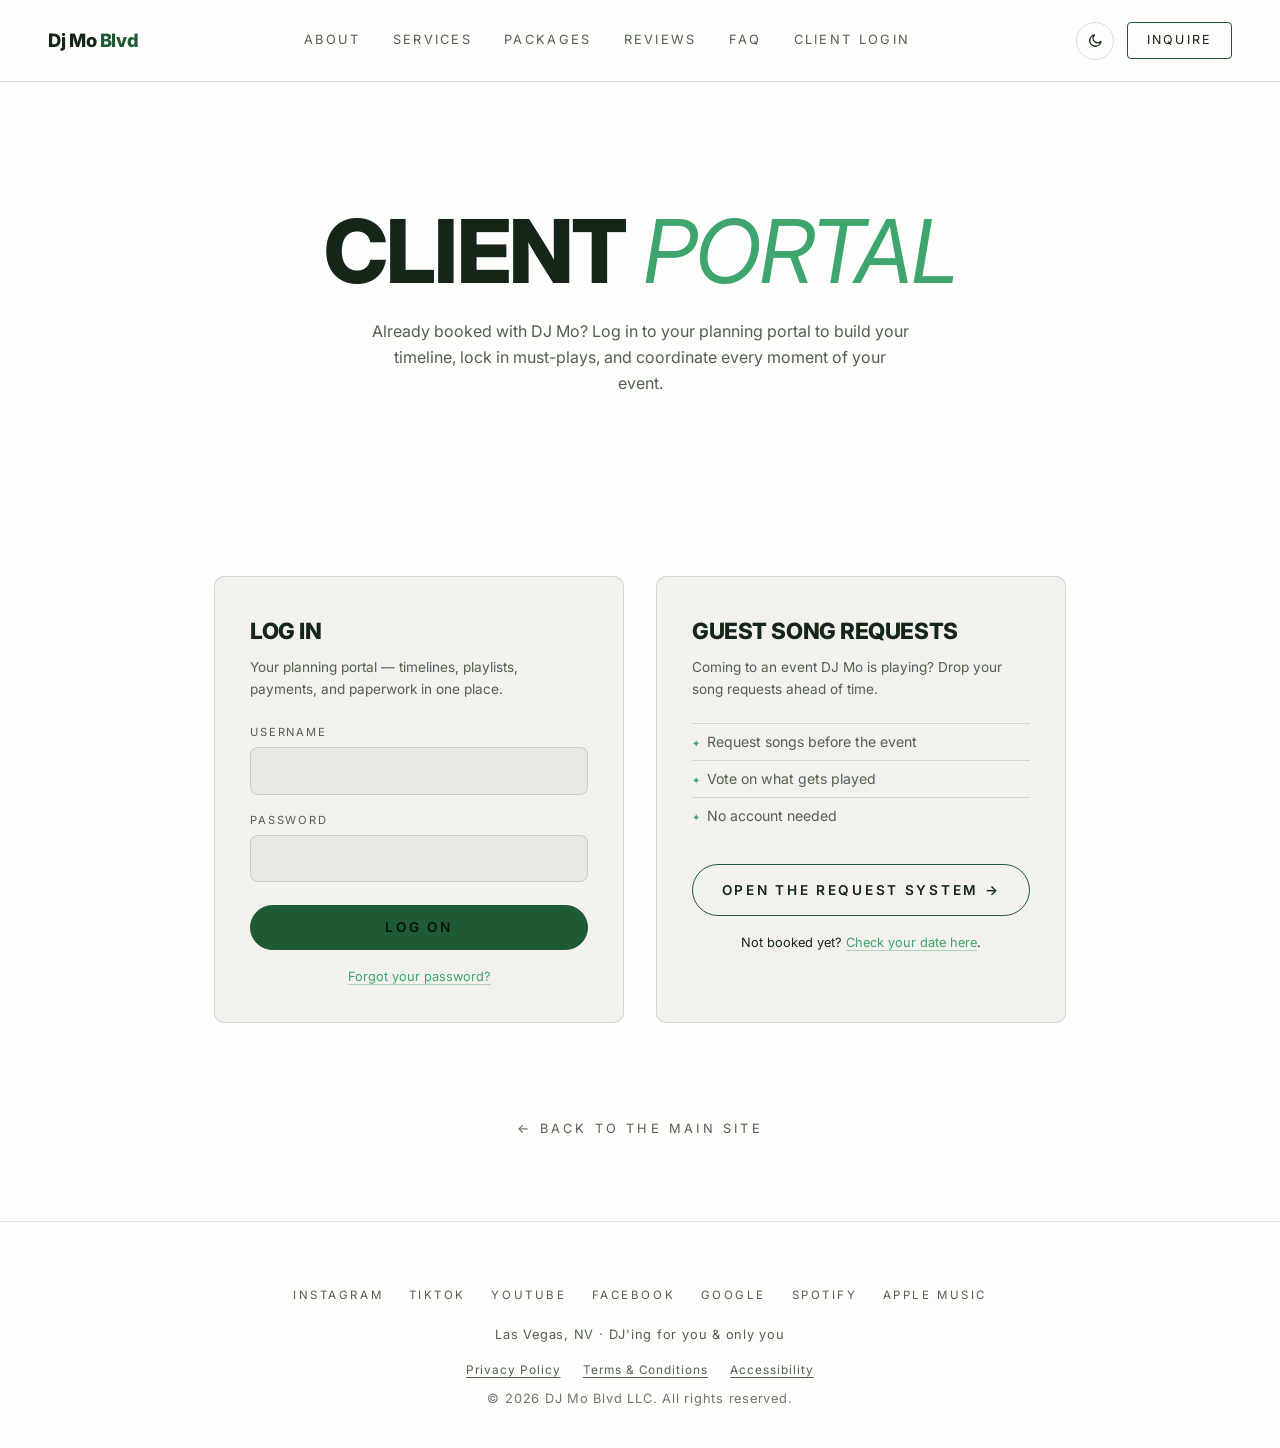
==== commit 3e43787c: "Update site from editor" ====
--- a/clients.html
+++ b/clients.html
@@ -8,6 +8,7 @@
 <link rel="preconnect" href="https://fonts.googleapis.com">
 <link rel="preconnect" href="https://fonts.gstatic.com" crossorigin>
 <link href="https://fonts.googleapis.com/css2?family=Fraunces:ital,opsz,wght@0,9..144,400..900;1,9..144,300..700&family=Inter:wght@400;500;600&display=swap" rel="stylesheet">
+<meta name="robots" content="noindex, follow">
 <link rel="canonical" href="https://djmoblvd.com/clients.html">
 <meta property="og:type" content="website">
 <meta property="og:site_name" content="DJ Mo Blvd">
@@ -24,7 +25,7 @@
 <meta name="geo.region" content="US-NV">
 <meta name="geo.placename" content="Las Vegas">
 <meta name="theme-color" content="#006747">
-<link rel="stylesheet" href="css/style.css?v=1787156484">
+<link rel="stylesheet" href="css/style.css?v=1792307762">
 <link rel="icon" type="image/png" href="assets/img/djmologo.png">
 <style>
   .portal-hero{min-height:var(--hd-h-clients,100svh);display:flex;flex-direction:column;justify-content:center;align-items:center;padding:6rem var(--section-x) 2rem;text-align:center}
@@ -129,11 +130,16 @@
 <footer class="footer">
     <div class="footer-socials"></div>
   <p data-cfg="footerLine">DJ Mo Blvd LLC · Las Vegas, NV</p>
+  <nav class="footer-legal" aria-label="Legal">
+    <a href="privacy.html">Privacy Policy</a>
+    <a href="terms.html">Terms &amp; Conditions</a>
+    <a href="accessibility.html">Accessibility</a>
+  </nav>
   <p class="footer-fine" data-cfg="footerFine">© DJ Mo Blvd LLC. All rights reserved.</p>
 </footer>
 
-<script>window.__ASSET_V="1787156484"</script>
-<script src="js/config.js?v=1787156484"></script>
+<script>window.__ASSET_V="1792307762"</script>
+<script src="js/config.js?v=1792307762"></script>
 <script>const yearEl = document.getElementById('year'); if (yearEl) yearEl.textContent = new Date().getFullYear();</script>
 </body>
 </html>
--- a/css/style.css
+++ b/css/style.css
@@ -696,7 +696,7 @@
 }
 .footer-brand em{font-style:italic;font-weight:400}
 .footer p{font-size:.8rem;color:var(--ink-dim);letter-spacing:.06em}
-.footer-fine{margin-top:.5rem;opacity:.6}
+.footer-fine{margin-top:.5rem;opacity:.85} /* .6 failed text-contrast (≈2.9:1); .85 ≈ 5:1 */
 
 /* ── responsive ── */
 @media (max-width:980px){
@@ -763,3 +763,32 @@
 a.service-card{display:block;color:inherit;text-decoration:none;cursor:pointer}
 .service-arrow{display:inline-block;color:var(--accent);transition:transform .3s;margin-left:.15em}
 .service-card:hover .service-arrow{transform:translateX(5px)}
+
+/* ── legal links (footer) ── */
+.footer-legal{display:flex;justify-content:center;flex-wrap:wrap;gap:.4rem 1.4rem;margin:1rem 0 .2rem}
+.footer-legal a{font-size:.74rem;letter-spacing:.08em;color:var(--ink-dim);text-decoration:underline;text-underline-offset:3px}
+.footer-legal a:hover,.footer-legal a:focus-visible{color:var(--accent)}
+
+/* ── legal pages: privacy / terms / accessibility ── */
+.legal-hero{padding:9rem var(--section-x) 2.5rem;text-align:center}
+.legal-hero h1{font-family:var(--font-d);font-weight:400;text-transform:uppercase;font-size:clamp(2.4rem,7vw,5rem);line-height:1}
+.legal-hero p{margin:1.2rem auto 0;color:var(--ink-dim);font-size:.85rem;letter-spacing:.08em}
+.legal{max-width:72ch;margin:0 auto;padding:0 var(--section-x) 4rem;color:var(--ink);line-height:1.7}
+.legal h2{font-family:var(--font-b);font-size:1.2rem;font-weight:600;margin:2.6rem 0 .7rem;letter-spacing:0;text-transform:none}
+.legal h3{font-size:1rem;font-weight:600;margin:1.6rem 0 .4rem}
+.legal p,.legal li{font-size:1rem;color:var(--ink)}
+.legal p{margin:0 0 1rem}
+.legal ul{margin:0 0 1rem 1.3rem;padding:0;list-style:disc}
+.legal li{margin:.35rem 0}
+.legal a{color:var(--accent);text-decoration:underline;text-underline-offset:3px}
+.legal strong{font-weight:600}
+.legal .summary{border:1px solid var(--line);border-radius:4px;padding:1.1rem 1.3rem;margin:0 0 2rem;background:var(--bg-2)}
+.legal .summary p:last-child{margin-bottom:0}
+
+/* privacy notice above the inquiry form */
+.djep-legal{font-size:.8rem;color:var(--ink-dim);margin:.6rem 0 1.2rem}
+.djep-legal a{color:var(--accent);text-decoration:underline;text-underline-offset:3px}
+
+/* keyboard focus: a clear ring for keyboard users only (mouse/touch never see it) */
+:focus-visible{outline:3px solid var(--accent);outline-offset:3px;border-radius:2px}
+.reel-card:focus-visible{outline-offset:-3px}
